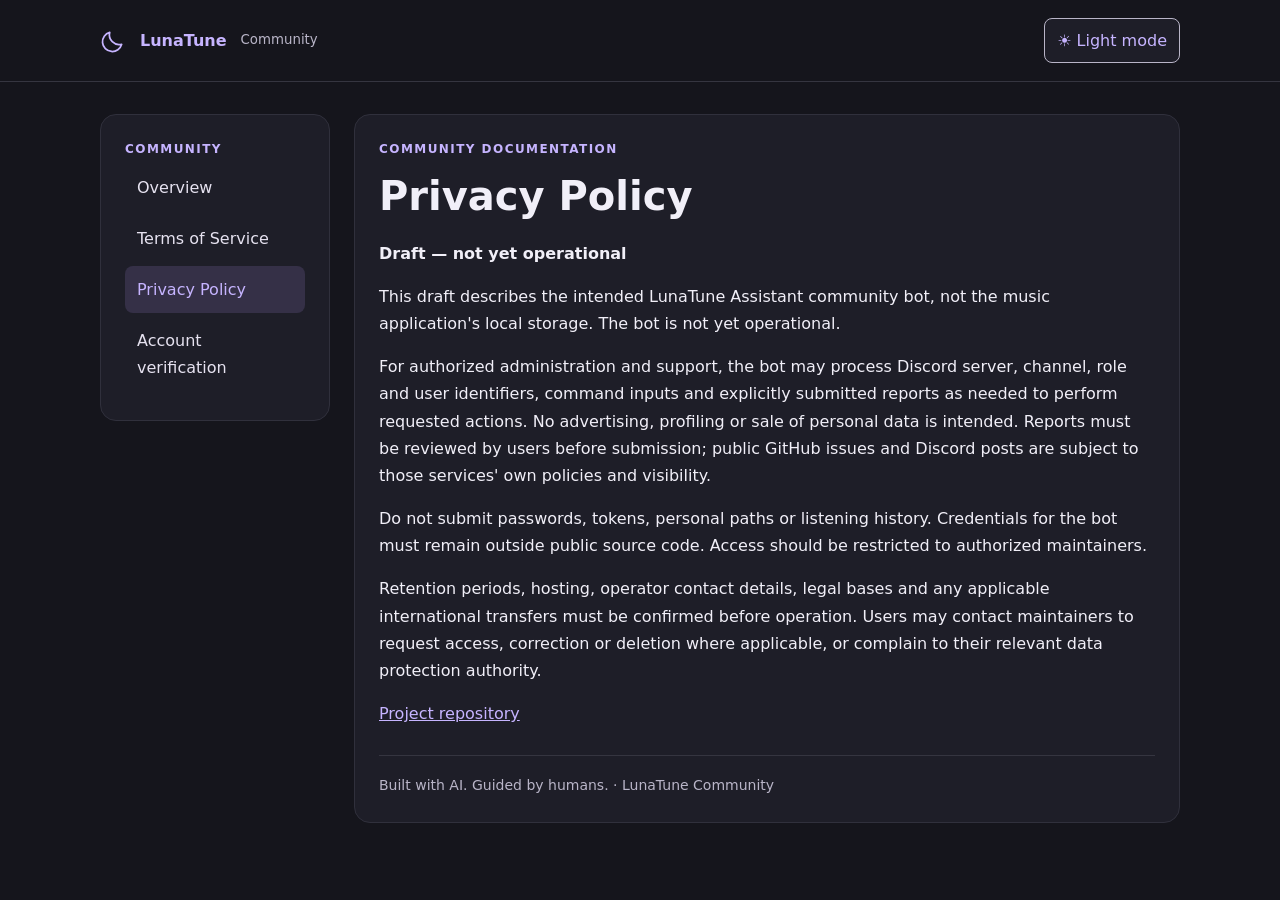
==== privacy/index.html @ f930314f "Add shared theme toggle to community page" ====
<!doctype html><html lang="en"><head><meta charset="utf-8"><meta name="viewport" content="width=device-width,initial-scale=1"><title>Privacy Policy | LunaTune Community</title><link rel="stylesheet" href="../style.css"><script src="../theme.js"></script></head><body><header><svg width="26" height="26" viewBox="0 0 24 24" fill="none" stroke="currentColor" stroke-width="1.6" stroke-linecap="round" stroke-linejoin="round"><path d="M20 15A9 9 0 0 1 9 4a9 9 0 1 0 11 11Z"/></svg><a href="../">LunaTune</a><small>Community</small><button class="theme-toggle" id="theme-toggle" type="button" aria-pressed="false">☀ Light mode</button></header><div class="shell"><nav aria-label="Community navigation"><div class="eyebrow">Community</div><a href="../" >Overview</a><a href="../terms/" >Terms of Service</a><a href="../privacy/" aria-current="page">Privacy Policy</a><a href="../verify/" >Account verification</a></nav><main><div class="eyebrow">Community documentation</div><h1>Privacy Policy</h1><p><strong>Draft — not yet operational</strong></p><p>This draft describes the intended LunaTune Assistant community bot, not the music application's local storage. The bot is not yet operational.</p><p>For authorized administration and support, the bot may process Discord server, channel, role and user identifiers, command inputs and explicitly submitted reports as needed to perform requested actions. No advertising, profiling or sale of personal data is intended. Reports must be reviewed by users before submission; public GitHub issues and Discord posts are subject to those services' own policies and visibility.</p><p>Do not submit passwords, tokens, personal paths or listening history. Credentials for the bot must remain outside public source code. Access should be restricted to authorized maintainers.</p><p>Retention periods, hosting, operator contact details, legal bases and any applicable international transfers must be confirmed before operation. Users may contact maintainers to request access, correction or deletion where applicable, or complain to their relevant data protection authority.</p><p><a href="https://github.com/OMGhixD-OG/LunaTune-Community">Project repository</a></p><footer>Built with AI. Guided by humans. · LunaTune Community</footer></main></div></body></html>
---- style.css ----
:root{color-scheme:dark;--bg:#15151c;--panel:#1e1e28;--accent:#c6b4ff;--muted:#b9b5c8}*{box-sizing:border-box}body{margin:0;background:var(--bg);color:#f1eff8;font:16px/1.7 system-ui,sans-serif}a{color:var(--accent)}header{border-bottom:1px solid #353540;padding:18px max(24px,calc((100% - 1080px)/2));display:flex;align-items:center;gap:14px;white-space:nowrap}header a{text-decoration:none;font-weight:700}header small{color:var(--muted)}.shell{max-width:1128px;margin:auto;padding:32px 24px;display:grid;grid-template-columns:230px minmax(0,1fr);gap:24px}nav,main{background:var(--panel);border:1px solid #30303c;border-radius:16px;padding:24px}nav{align-self:start;position:sticky;top:24px}nav a{display:block;padding:10px 12px;border-radius:8px;text-decoration:none;color:#e6e2f0;margin:4px 0;transition:background .18s}nav a:hover,nav a[aria-current=page]{background:#353047;color:var(--accent)}h1{font-size:clamp(28px,4vw,40px);line-height:1.2;margin:12px 0 20px}h2{font-size:20px}small,.muted{color:var(--muted)}.eyebrow{font-size:12px;letter-spacing:.12em;text-transform:uppercase;color:var(--accent);font-weight:700}.tiles{display:grid;gap:12px;margin:24px 0}.tile{display:flex;align-items:center;gap:16px;padding:18px;background:#292936;border:1px solid #393747;border-radius:12px;text-decoration:none;transition:background .18s,transform .5s}.tile:hover{background:#353047;transform:translateY(-2px)}.tile strong{display:block}.tile small{display:block}.tile svg,header svg{flex:none;color:var(--accent)}footer{border-top:1px solid #353540;margin-top:28px;padding-top:18px;color:var(--muted);font-size:14px}a:focus-visible{outline:2px solid var(--accent);outline-offset:4px}@media(max-width:700px){.shell{grid-template-columns:1fr;padding:16px;gap:12px}nav{position:static;padding:12px;display:flex;flex-wrap:wrap}nav .eyebrow{width:100%}main{padding:20px}header{white-space:normal}}@media(prefers-reduced-motion:reduce){*{transition:none!important;transform:none!important}}
:root[data-theme=light]{color-scheme:light;--bg:#f4f2f8;--panel:#fff;--accent:#6244a4;--muted:#625b70;color:#24202d}html[data-theme=light] body{color:#24202d}html[data-theme=light] nav a{color:#393344}html[data-theme=light] nav a:hover,html[data-theme=light] nav a[aria-current=page],html[data-theme=light] .tile:hover{background:#e9e1f8;color:#6244a4}html[data-theme=light] .tile{background:#f5f1fa;border-color:#ddd5e8}html[data-theme=light] nav,html[data-theme=light] main,html[data-theme=light] header,html[data-theme=light] footer{border-color:#ddd5e8}.theme-toggle{margin-left:auto;border:1px solid var(--muted);border-radius:8px;background:var(--panel);color:var(--accent);padding:8px 12px;font:inherit;cursor:pointer}.theme-toggle:focus-visible{outline:2px solid var(--accent);outline-offset:3px}
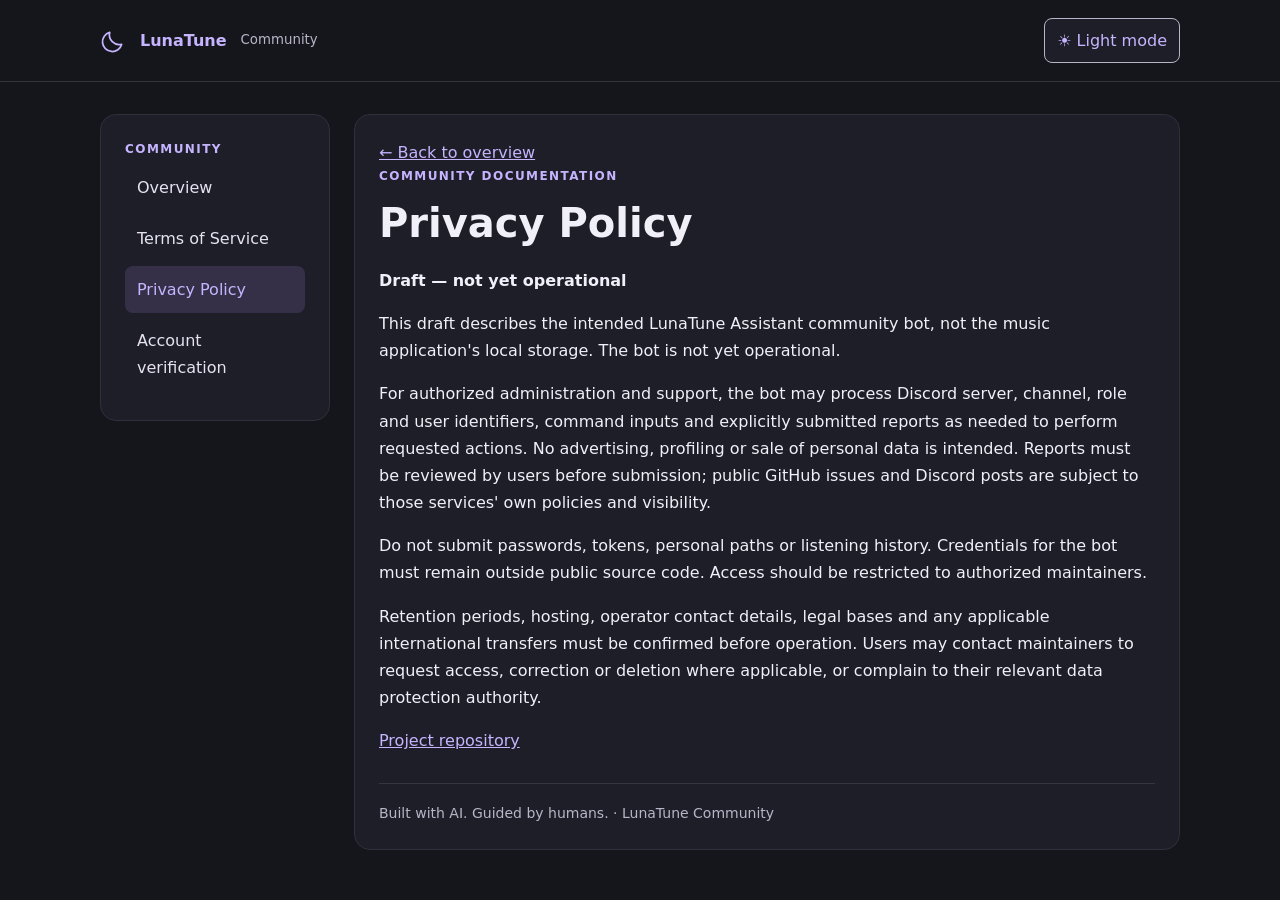
==== commit 79cf2d4b: "Add explicit return navigation to community subpages" ====
--- a/privacy/index.html
+++ b/privacy/index.html
@@ -1 +1 @@
-<!doctype html><html lang="en"><head><meta charset="utf-8"><meta name="viewport" content="width=device-width,initial-scale=1"><title>Privacy Policy | LunaTune Community</title><link rel="stylesheet" href="../style.css"><script src="../theme.js"></script></head><body><header><svg width="26" height="26" viewBox="0 0 24 24" fill="none" stroke="currentColor" stroke-width="1.6" stroke-linecap="round" stroke-linejoin="round"><path d="M20 15A9 9 0 0 1 9 4a9 9 0 1 0 11 11Z"/></svg><a href="../">LunaTune</a><small>Community</small><button class="theme-toggle" id="theme-toggle" type="button" aria-pressed="false">☀ Light mode</button></header><div class="shell"><nav aria-label="Community navigation"><div class="eyebrow">Community</div><a href="../" >Overview</a><a href="../terms/" >Terms of Service</a><a href="../privacy/" aria-current="page">Privacy Policy</a><a href="../verify/" >Account verification</a></nav><main><div class="eyebrow">Community documentation</div><h1>Privacy Policy</h1><p><strong>Draft — not yet operational</strong></p><p>This draft describes the intended LunaTune Assistant community bot, not the music application's local storage. The bot is not yet operational.</p><p>For authorized administration and support, the bot may process Discord server, channel, role and user identifiers, command inputs and explicitly submitted reports as needed to perform requested actions. No advertising, profiling or sale of personal data is intended. Reports must be reviewed by users before submission; public GitHub issues and Discord posts are subject to those services' own policies and visibility.</p><p>Do not submit passwords, tokens, personal paths or listening history. Credentials for the bot must remain outside public source code. Access should be restricted to authorized maintainers.</p><p>Retention periods, hosting, operator contact details, legal bases and any applicable international transfers must be confirmed before operation. Users may contact maintainers to request access, correction or deletion where applicable, or complain to their relevant data protection authority.</p><p><a href="https://github.com/OMGhixD-OG/LunaTune-Community">Project repository</a></p><footer>Built with AI. Guided by humans. · LunaTune Community</footer></main></div></body></html>+<!doctype html><html lang="en"><head><meta charset="utf-8"><meta name="viewport" content="width=device-width,initial-scale=1"><title>Privacy Policy | LunaTune Community</title><link rel="stylesheet" href="../style.css?v=0779e4e"><script src="../theme.js?v=9633748"></script><link rel="icon" type="image/png" sizes="32x32" href="[data-uri]"></head><body><header><svg width="26" height="26" viewBox="0 0 24 24" fill="none" stroke="currentColor" stroke-width="1.6" stroke-linecap="round" stroke-linejoin="round"><path d="M20 15A9 9 0 0 1 9 4a9 9 0 1 0 11 11Z"/></svg><a href="../">LunaTune</a><small>Community</small><button class="theme-toggle" id="theme-toggle" type="button" aria-pressed="false">☀ Light mode</button></header><div class="shell"><nav aria-label="Community navigation"><div class="eyebrow">Community</div><a href="../" >Overview</a><a href="../terms/" >Terms of Service</a><a href="../privacy/" aria-current="page">Privacy Policy</a><a href="../verify/" >Account verification</a></nav><main><a class="back-link" href="../">← Back to overview</a><div class="eyebrow">Community documentation</div><h1>Privacy Policy</h1><p><strong>Draft — not yet operational</strong></p><p>This draft describes the intended LunaTune Assistant community bot, not the music application's local storage. The bot is not yet operational.</p><p>For authorized administration and support, the bot may process Discord server, channel, role and user identifiers, command inputs and explicitly submitted reports as needed to perform requested actions. No advertising, profiling or sale of personal data is intended. Reports must be reviewed by users before submission; public GitHub issues and Discord posts are subject to those services' own policies and visibility.</p><p>Do not submit passwords, tokens, personal paths or listening history. Credentials for the bot must remain outside public source code. Access should be restricted to authorized maintainers.</p><p>Retention periods, hosting, operator contact details, legal bases and any applicable international transfers must be confirmed before operation. Users may contact maintainers to request access, correction or deletion where applicable, or complain to their relevant data protection authority.</p><p><a href="https://github.com/OMGhixD-OG/LunaTune-Community">Project repository</a></p><footer>Built with AI. Guided by humans. · LunaTune Community</footer></main></div></body></html>
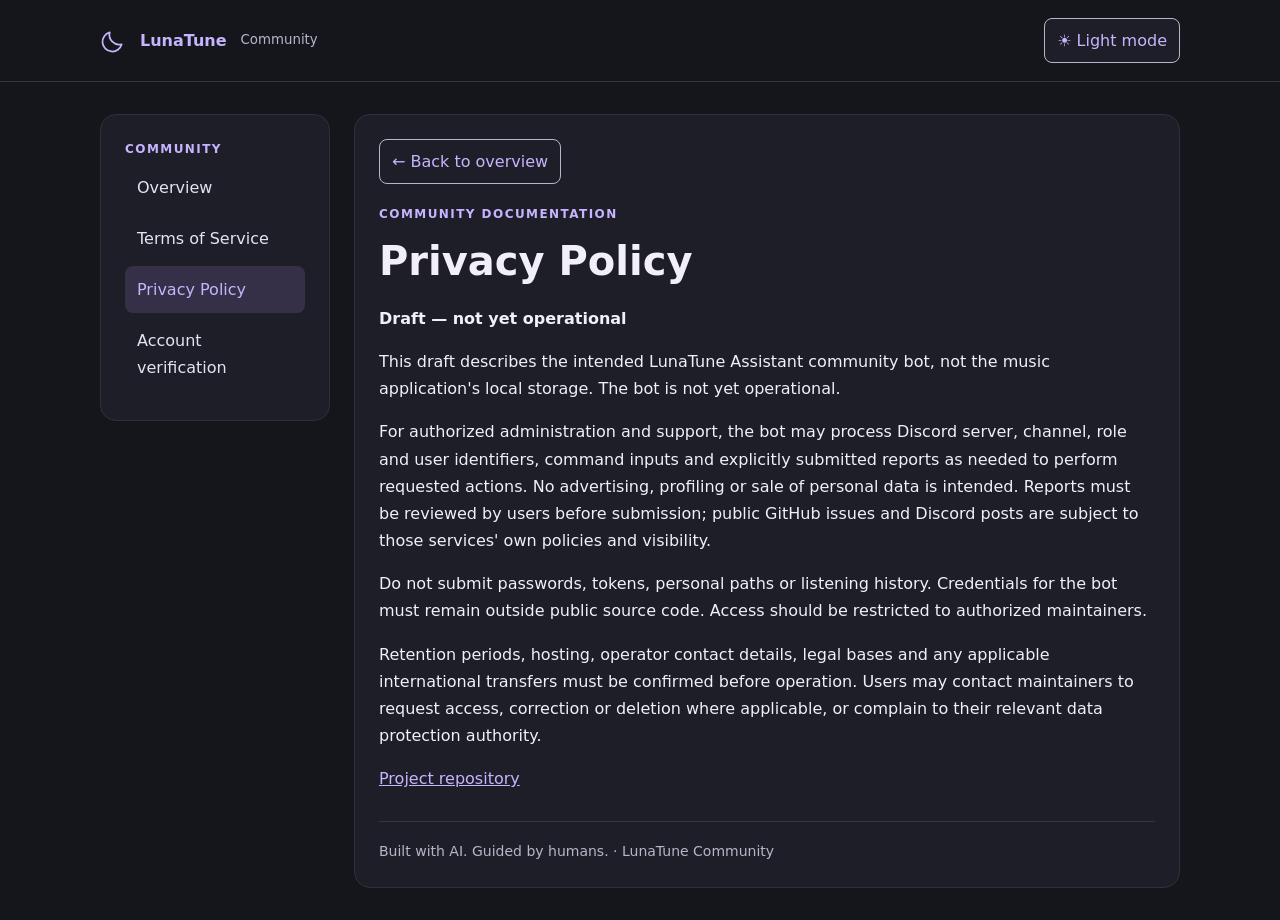
==== commit f8ba46e7: "Refresh shared stylesheet version" ====
--- a/privacy/index.html
+++ b/privacy/index.html
@@ -1 +1 @@
-<!doctype html><html lang="en"><head><meta charset="utf-8"><meta name="viewport" content="width=device-width,initial-scale=1"><title>Privacy Policy | LunaTune Community</title><link rel="stylesheet" href="../style.css?v=0779e4e"><script src="../theme.js?v=9633748"></script><link rel="icon" type="image/png" sizes="32x32" href="[data-uri]"></head><body><header><svg width="26" height="26" viewBox="0 0 24 24" fill="none" stroke="currentColor" stroke-width="1.6" stroke-linecap="round" stroke-linejoin="round"><path d="M20 15A9 9 0 0 1 9 4a9 9 0 1 0 11 11Z"/></svg><a href="../">LunaTune</a><small>Community</small><button class="theme-toggle" id="theme-toggle" type="button" aria-pressed="false">☀ Light mode</button></header><div class="shell"><nav aria-label="Community navigation"><div class="eyebrow">Community</div><a href="../" >Overview</a><a href="../terms/" >Terms of Service</a><a href="../privacy/" aria-current="page">Privacy Policy</a><a href="../verify/" >Account verification</a></nav><main><a class="back-link" href="../">← Back to overview</a><div class="eyebrow">Community documentation</div><h1>Privacy Policy</h1><p><strong>Draft — not yet operational</strong></p><p>This draft describes the intended LunaTune Assistant community bot, not the music application's local storage. The bot is not yet operational.</p><p>For authorized administration and support, the bot may process Discord server, channel, role and user identifiers, command inputs and explicitly submitted reports as needed to perform requested actions. No advertising, profiling or sale of personal data is intended. Reports must be reviewed by users before submission; public GitHub issues and Discord posts are subject to those services' own policies and visibility.</p><p>Do not submit passwords, tokens, personal paths or listening history. Credentials for the bot must remain outside public source code. Access should be restricted to authorized maintainers.</p><p>Retention periods, hosting, operator contact details, legal bases and any applicable international transfers must be confirmed before operation. Users may contact maintainers to request access, correction or deletion where applicable, or complain to their relevant data protection authority.</p><p><a href="https://github.com/OMGhixD-OG/LunaTune-Community">Project repository</a></p><footer>Built with AI. Guided by humans. · LunaTune Community</footer></main></div></body></html>+<!doctype html><html lang="en"><head><meta charset="utf-8"><meta name="viewport" content="width=device-width,initial-scale=1"><title>Privacy Policy | LunaTune Community</title><link rel="stylesheet" href="../style.css?v=backnav1"><script src="../theme.js?v=9633748"></script><link rel="icon" type="image/png" sizes="32x32" href="[data-uri]"></head><body><header><svg width="26" height="26" viewBox="0 0 24 24" fill="none" stroke="currentColor" stroke-width="1.6" stroke-linecap="round" stroke-linejoin="round"><path d="M20 15A9 9 0 0 1 9 4a9 9 0 1 0 11 11Z"/></svg><a href="../">LunaTune</a><small>Community</small><button class="theme-toggle" id="theme-toggle" type="button" aria-pressed="false">☀ Light mode</button></header><div class="shell"><nav aria-label="Community navigation"><div class="eyebrow">Community</div><a href="../" >Overview</a><a href="../terms/" >Terms of Service</a><a href="../privacy/" aria-current="page">Privacy Policy</a><a href="../verify/" >Account verification</a></nav><main><a class="back-link" href="../">← Back to overview</a><div class="eyebrow">Community documentation</div><h1>Privacy Policy</h1><p><strong>Draft — not yet operational</strong></p><p>This draft describes the intended LunaTune Assistant community bot, not the music application's local storage. The bot is not yet operational.</p><p>For authorized administration and support, the bot may process Discord server, channel, role and user identifiers, command inputs and explicitly submitted reports as needed to perform requested actions. No advertising, profiling or sale of personal data is intended. Reports must be reviewed by users before submission; public GitHub issues and Discord posts are subject to those services' own policies and visibility.</p><p>Do not submit passwords, tokens, personal paths or listening history. Credentials for the bot must remain outside public source code. Access should be restricted to authorized maintainers.</p><p>Retention periods, hosting, operator contact details, legal bases and any applicable international transfers must be confirmed before operation. Users may contact maintainers to request access, correction or deletion where applicable, or complain to their relevant data protection authority.</p><p><a href="https://github.com/OMGhixD-OG/LunaTune-Community">Project repository</a></p><footer>Built with AI. Guided by humans. · LunaTune Community</footer></main></div></body></html>
--- a/style.css
+++ b/style.css
@@ -1,2 +1,3 @@
 :root{color-scheme:dark;--bg:#15151c;--panel:#1e1e28;--accent:#c6b4ff;--muted:#b9b5c8}*{box-sizing:border-box}body{margin:0;background:var(--bg);color:#f1eff8;font:16px/1.7 system-ui,sans-serif}a{color:var(--accent)}header{border-bottom:1px solid #353540;padding:18px max(24px,calc((100% - 1080px)/2));display:flex;align-items:center;gap:14px;white-space:nowrap}header a{text-decoration:none;font-weight:700}header small{color:var(--muted)}.shell{max-width:1128px;margin:auto;padding:32px 24px;display:grid;grid-template-columns:230px minmax(0,1fr);gap:24px}nav,main{background:var(--panel);border:1px solid #30303c;border-radius:16px;padding:24px}nav{align-self:start;position:sticky;top:24px}nav a{display:block;padding:10px 12px;border-radius:8px;text-decoration:none;color:#e6e2f0;margin:4px 0;transition:background .18s}nav a:hover,nav a[aria-current=page]{background:#353047;color:var(--accent)}h1{font-size:clamp(28px,4vw,40px);line-height:1.2;margin:12px 0 20px}h2{font-size:20px}small,.muted{color:var(--muted)}.eyebrow{font-size:12px;letter-spacing:.12em;text-transform:uppercase;color:var(--accent);font-weight:700}.tiles{display:grid;gap:12px;margin:24px 0}.tile{display:flex;align-items:center;gap:16px;padding:18px;background:#292936;border:1px solid #393747;border-radius:12px;text-decoration:none;transition:background .18s,transform .5s}.tile:hover{background:#353047;transform:translateY(-2px)}.tile strong{display:block}.tile small{display:block}.tile svg,header svg{flex:none;color:var(--accent)}footer{border-top:1px solid #353540;margin-top:28px;padding-top:18px;color:var(--muted);font-size:14px}a:focus-visible{outline:2px solid var(--accent);outline-offset:4px}@media(max-width:700px){.shell{grid-template-columns:1fr;padding:16px;gap:12px}nav{position:static;padding:12px;display:flex;flex-wrap:wrap}nav .eyebrow{width:100%}main{padding:20px}header{white-space:normal}}@media(prefers-reduced-motion:reduce){*{transition:none!important;transform:none!important}}
-:root[data-theme=light]{color-scheme:light;--bg:#f4f2f8;--panel:#fff;--accent:#6244a4;--muted:#625b70;color:#24202d}html[data-theme=light] body{color:#24202d}html[data-theme=light] nav a{color:#393344}html[data-theme=light] nav a:hover,html[data-theme=light] nav a[aria-current=page],html[data-theme=light] .tile:hover{background:#e9e1f8;color:#6244a4}html[data-theme=light] .tile{background:#f5f1fa;border-color:#ddd5e8}html[data-theme=light] nav,html[data-theme=light] main,html[data-theme=light] header,html[data-theme=light] footer{border-color:#ddd5e8}.theme-toggle{margin-left:auto;border:1px solid var(--muted);border-radius:8px;background:var(--panel);color:var(--accent);padding:8px 12px;font:inherit;cursor:pointer}.theme-toggle:focus-visible{outline:2px solid var(--accent);outline-offset:3px}+:root[data-theme=light]{color-scheme:light;--bg:#f4f2f8;--panel:#fff;--accent:#6244a4;--muted:#625b70;color:#24202d}html[data-theme=light] body{color:#24202d}html[data-theme=light] nav a{color:#393344}html[data-theme=light] nav a:hover,html[data-theme=light] nav a[aria-current=page],html[data-theme=light] .tile:hover{background:#e9e1f8;color:#6244a4}html[data-theme=light] .tile{background:#f5f1fa;border-color:#ddd5e8}html[data-theme=light] nav,html[data-theme=light] main,html[data-theme=light] header,html[data-theme=light] footer{border-color:#ddd5e8}.theme-toggle{margin-left:auto;border:1px solid var(--muted);border-radius:8px;background:var(--panel);color:var(--accent);padding:8px 12px;font:inherit;cursor:pointer}.theme-toggle:focus-visible{outline:2px solid var(--accent);outline-offset:3px}
+.back-link{display:inline-flex;align-items:center;gap:8px;text-decoration:none;padding:8px 12px;border:1px solid var(--muted);border-radius:8px;margin-bottom:20px;color:var(--accent)}.back-link:hover{background:var(--bg)}
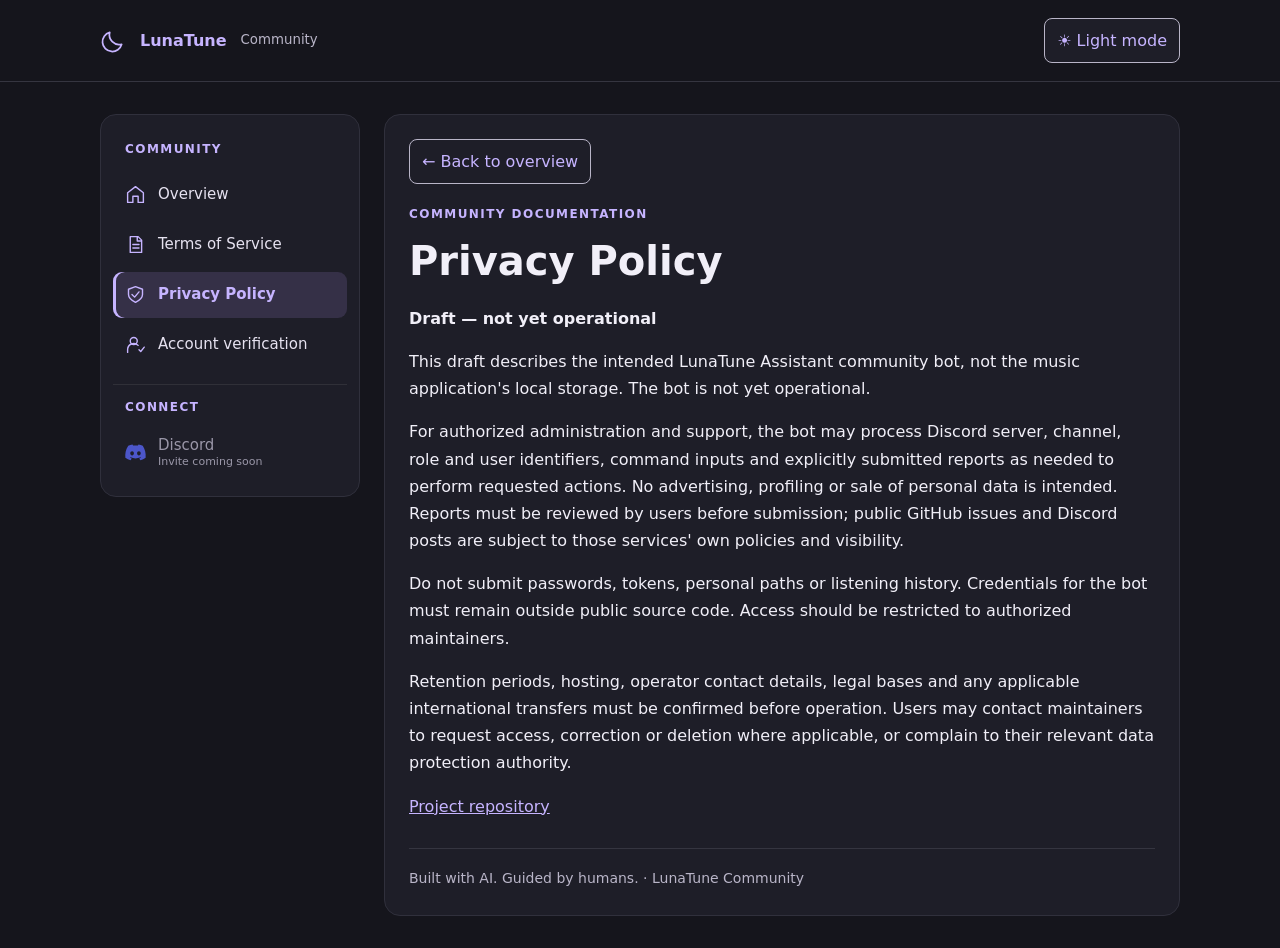
==== commit 118d3ce9: "Unify icon-based navigation across community pages" ====
--- a/privacy/index.html
+++ b/privacy/index.html
@@ -1 +1 @@
-<!doctype html><html lang="en"><head><meta charset="utf-8"><meta name="viewport" content="width=device-width,initial-scale=1"><title>Privacy Policy | LunaTune Community</title><link rel="stylesheet" href="../style.css?v=backnav1"><script src="../theme.js?v=9633748"></script><link rel="icon" type="image/png" sizes="32x32" href="[data-uri]"></head><body><header><svg width="26" height="26" viewBox="0 0 24 24" fill="none" stroke="currentColor" stroke-width="1.6" stroke-linecap="round" stroke-linejoin="round"><path d="M20 15A9 9 0 0 1 9 4a9 9 0 1 0 11 11Z"/></svg><a href="../">LunaTune</a><small>Community</small><button class="theme-toggle" id="theme-toggle" type="button" aria-pressed="false">☀ Light mode</button></header><div class="shell"><nav aria-label="Community navigation"><div class="eyebrow">Community</div><a href="../" >Overview</a><a href="../terms/" >Terms of Service</a><a href="../privacy/" aria-current="page">Privacy Policy</a><a href="../verify/" >Account verification</a></nav><main><a class="back-link" href="../">← Back to overview</a><div class="eyebrow">Community documentation</div><h1>Privacy Policy</h1><p><strong>Draft — not yet operational</strong></p><p>This draft describes the intended LunaTune Assistant community bot, not the music application's local storage. The bot is not yet operational.</p><p>For authorized administration and support, the bot may process Discord server, channel, role and user identifiers, command inputs and explicitly submitted reports as needed to perform requested actions. No advertising, profiling or sale of personal data is intended. Reports must be reviewed by users before submission; public GitHub issues and Discord posts are subject to those services' own policies and visibility.</p><p>Do not submit passwords, tokens, personal paths or listening history. Credentials for the bot must remain outside public source code. Access should be restricted to authorized maintainers.</p><p>Retention periods, hosting, operator contact details, legal bases and any applicable international transfers must be confirmed before operation. Users may contact maintainers to request access, correction or deletion where applicable, or complain to their relevant data protection authority.</p><p><a href="https://github.com/OMGhixD-OG/LunaTune-Community">Project repository</a></p><footer>Built with AI. Guided by humans. · LunaTune Community</footer></main></div></body></html>+<!doctype html><html lang="en"><head><meta charset="utf-8"><meta name="viewport" content="width=device-width,initial-scale=1"><title>Privacy Policy | LunaTune Community</title><link rel="stylesheet" href="../style.css?v=sidebar2"><script src="../theme.js?v=9633748"></script><link rel="icon" type="image/png" sizes="32x32" href="[data-uri]"></head><body><header><svg width="26" height="26" viewBox="0 0 24 24" fill="none" stroke="currentColor" stroke-width="1.6" stroke-linecap="round" stroke-linejoin="round"><path d="M20 15A9 9 0 0 1 9 4a9 9 0 1 0 11 11Z"/></svg><a href="../">LunaTune</a><small>Community</small><button class="theme-toggle" id="theme-toggle" type="button" aria-pressed="false">☀ Light mode</button></header><div class="shell"><nav aria-label="Community navigation"><div class="eyebrow">Community</div><a href="../"><svg aria-hidden="true" viewBox="0 0 24 24" fill="none" stroke="currentColor" stroke-width="1.6" stroke-linecap="round" stroke-linejoin="round"><path d="m3 10 9-7 9 7v11h-6v-7H9v7H3z"/></svg><span>Overview</span></a><a href="../terms/"><svg aria-hidden="true" viewBox="0 0 24 24" fill="none" stroke="currentColor" stroke-width="1.6" stroke-linecap="round" stroke-linejoin="round"><path d="M6 3h9l4 4v14H6zM14 3v5h5M9 12h7M9 16h7"/></svg><span>Terms of Service</span></a><a href="../privacy/" aria-current="page"><svg aria-hidden="true" viewBox="0 0 24 24" fill="none" stroke="currentColor" stroke-width="1.6" stroke-linecap="round" stroke-linejoin="round"><path d="m12 3 8 3v6c0 5-8 9-8 9s-8-4-8-9V6zM8 12l3 3 5-6"/></svg><span>Privacy Policy</span></a><a href="../verify/"><svg aria-hidden="true" viewBox="0 0 24 24" fill="none" stroke="currentColor" stroke-width="1.6" stroke-linecap="round" stroke-linejoin="round"><circle cx="10" cy="8" r="4"/><path d="M3 21v-3a7 7 0 0 1 12-5m1 5 2 2 4-5"/></svg><span>Account verification</span></a><div class="eyebrow nav-section">Connect</div><div class="nav-disabled" aria-disabled="true"><svg aria-hidden="true" viewBox="0 0 24 24" fill="currentColor"><path d="M20.3 4.4a19.8 19.8 0 0 0-4.9-1.5l-.6 1.2a18 18 0 0 0-5.6 0l-.6-1.2a19.7 19.7 0 0 0-4.9 1.5C.6 9 .1 13.5.4 17.9a20 20 0 0 0 6 3l1.3-2.1-1.9-.9.5-.4a14 14 0 0 0 11.4 0l.5.4-1.9.9 1.3 2.1a20 20 0 0 0 6-3c.4-5.1-.8-9.5-3.3-13.5ZM8.1 15.3c-1.2 0-2.1-1.1-2.1-2.4s.9-2.4 2.1-2.4 2.1 1.1 2.1 2.4-.9 2.4-2.1 2.4Zm7.8 0c-1.2 0-2.1-1.1-2.1-2.4s.9-2.4 2.1-2.4 2.1 1.1 2.1 2.4-.9 2.4-2.1 2.4Z"/></svg><span>Discord<small>Invite coming soon</small></span></div></nav><main><a class="back-link" href="../">← Back to overview</a><div class="eyebrow">Community documentation</div><h1>Privacy Policy</h1><p><strong>Draft — not yet operational</strong></p><p>This draft describes the intended LunaTune Assistant community bot, not the music application's local storage. The bot is not yet operational.</p><p>For authorized administration and support, the bot may process Discord server, channel, role and user identifiers, command inputs and explicitly submitted reports as needed to perform requested actions. No advertising, profiling or sale of personal data is intended. Reports must be reviewed by users before submission; public GitHub issues and Discord posts are subject to those services' own policies and visibility.</p><p>Do not submit passwords, tokens, personal paths or listening history. Credentials for the bot must remain outside public source code. Access should be restricted to authorized maintainers.</p><p>Retention periods, hosting, operator contact details, legal bases and any applicable international transfers must be confirmed before operation. Users may contact maintainers to request access, correction or deletion where applicable, or complain to their relevant data protection authority.</p><p><a href="https://github.com/OMGhixD-OG/LunaTune-Community">Project repository</a></p><footer>Built with AI. Guided by humans. · LunaTune Community</footer></main></div></body></html>
--- a/style.css
+++ b/style.css
@@ -1,3 +1,4 @@
 :root{color-scheme:dark;--bg:#15151c;--panel:#1e1e28;--accent:#c6b4ff;--muted:#b9b5c8}*{box-sizing:border-box}body{margin:0;background:var(--bg);color:#f1eff8;font:16px/1.7 system-ui,sans-serif}a{color:var(--accent)}header{border-bottom:1px solid #353540;padding:18px max(24px,calc((100% - 1080px)/2));display:flex;align-items:center;gap:14px;white-space:nowrap}header a{text-decoration:none;font-weight:700}header small{color:var(--muted)}.shell{max-width:1128px;margin:auto;padding:32px 24px;display:grid;grid-template-columns:230px minmax(0,1fr);gap:24px}nav,main{background:var(--panel);border:1px solid #30303c;border-radius:16px;padding:24px}nav{align-self:start;position:sticky;top:24px}nav a{display:block;padding:10px 12px;border-radius:8px;text-decoration:none;color:#e6e2f0;margin:4px 0;transition:background .18s}nav a:hover,nav a[aria-current=page]{background:#353047;color:var(--accent)}h1{font-size:clamp(28px,4vw,40px);line-height:1.2;margin:12px 0 20px}h2{font-size:20px}small,.muted{color:var(--muted)}.eyebrow{font-size:12px;letter-spacing:.12em;text-transform:uppercase;color:var(--accent);font-weight:700}.tiles{display:grid;gap:12px;margin:24px 0}.tile{display:flex;align-items:center;gap:16px;padding:18px;background:#292936;border:1px solid #393747;border-radius:12px;text-decoration:none;transition:background .18s,transform .5s}.tile:hover{background:#353047;transform:translateY(-2px)}.tile strong{display:block}.tile small{display:block}.tile svg,header svg{flex:none;color:var(--accent)}footer{border-top:1px solid #353540;margin-top:28px;padding-top:18px;color:var(--muted);font-size:14px}a:focus-visible{outline:2px solid var(--accent);outline-offset:4px}@media(max-width:700px){.shell{grid-template-columns:1fr;padding:16px;gap:12px}nav{position:static;padding:12px;display:flex;flex-wrap:wrap}nav .eyebrow{width:100%}main{padding:20px}header{white-space:normal}}@media(prefers-reduced-motion:reduce){*{transition:none!important;transform:none!important}}
 :root[data-theme=light]{color-scheme:light;--bg:#f4f2f8;--panel:#fff;--accent:#6244a4;--muted:#625b70;color:#24202d}html[data-theme=light] body{color:#24202d}html[data-theme=light] nav a{color:#393344}html[data-theme=light] nav a:hover,html[data-theme=light] nav a[aria-current=page],html[data-theme=light] .tile:hover{background:#e9e1f8;color:#6244a4}html[data-theme=light] .tile{background:#f5f1fa;border-color:#ddd5e8}html[data-theme=light] nav,html[data-theme=light] main,html[data-theme=light] header,html[data-theme=light] footer{border-color:#ddd5e8}.theme-toggle{margin-left:auto;border:1px solid var(--muted);border-radius:8px;background:var(--panel);color:var(--accent);padding:8px 12px;font:inherit;cursor:pointer}.theme-toggle:focus-visible{outline:2px solid var(--accent);outline-offset:3px}
-.back-link{display:inline-flex;align-items:center;gap:8px;text-decoration:none;padding:8px 12px;border:1px solid var(--muted);border-radius:8px;margin-bottom:20px;color:var(--accent)}.back-link:hover{background:var(--bg)}+.back-link{display:inline-flex;align-items:center;gap:8px;text-decoration:none;padding:8px 12px;border:1px solid var(--muted);border-radius:8px;margin-bottom:20px;color:var(--accent)}.back-link:hover{background:var(--bg)}
+.shell{grid-template-columns:260px minmax(0,1fr)}nav{padding:16px 12px}nav .eyebrow{padding:8px 12px}nav a,.nav-disabled{display:flex;align-items:center;gap:12px;min-height:46px;padding:10px 12px;font-size:15px;line-height:1.35;border-radius:9px}nav svg{width:21px;height:21px;flex:none;color:var(--accent)}nav a[aria-current=page]{box-shadow:inset 3px 0 var(--accent);font-weight:600}nav .nav-section{border-top:1px solid #7773;margin-top:16px;padding-top:12px}.nav-disabled{color:var(--muted);opacity:.8}.nav-disabled svg{color:#5865f2}.nav-disabled small{display:block;font-size:11px}@media(max-width:700px){.shell{grid-template-columns:1fr}nav{display:grid;grid-template-columns:repeat(2,minmax(0,1fr));gap:4px}nav .eyebrow,nav .nav-section{grid-column:1/-1}nav a{margin:0;font-size:14px}nav .nav-disabled{grid-column:1/-1}}
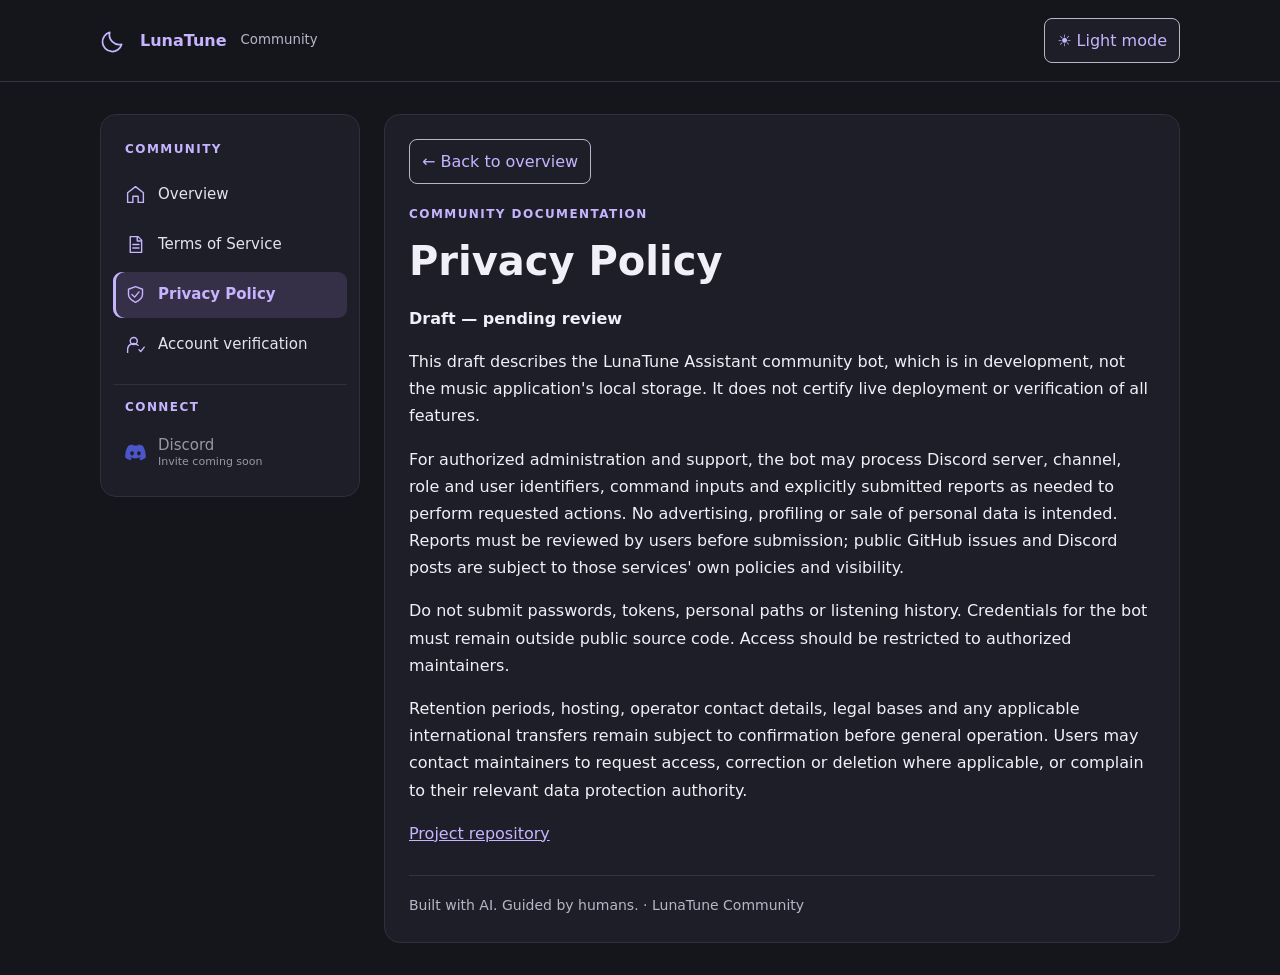
==== commit c5623888: "docs: refresh community links and clarify draft status" ====
--- a/privacy/index.html
+++ b/privacy/index.html
@@ -1 +1 @@
-<!doctype html><html lang="en"><head><meta charset="utf-8"><meta name="viewport" content="width=device-width,initial-scale=1"><title>Privacy Policy | LunaTune Community</title><link rel="stylesheet" href="../style.css?v=sidebar2"><script src="../theme.js?v=9633748"></script><link rel="icon" type="image/png" sizes="32x32" href="[data-uri]"></head><body><header><svg width="26" height="26" viewBox="0 0 24 24" fill="none" stroke="currentColor" stroke-width="1.6" stroke-linecap="round" stroke-linejoin="round"><path d="M20 15A9 9 0 0 1 9 4a9 9 0 1 0 11 11Z"/></svg><a href="../">LunaTune</a><small>Community</small><button class="theme-toggle" id="theme-toggle" type="button" aria-pressed="false">☀ Light mode</button></header><div class="shell"><nav aria-label="Community navigation"><div class="eyebrow">Community</div><a href="../"><svg aria-hidden="true" viewBox="0 0 24 24" fill="none" stroke="currentColor" stroke-width="1.6" stroke-linecap="round" stroke-linejoin="round"><path d="m3 10 9-7 9 7v11h-6v-7H9v7H3z"/></svg><span>Overview</span></a><a href="../terms/"><svg aria-hidden="true" viewBox="0 0 24 24" fill="none" stroke="currentColor" stroke-width="1.6" stroke-linecap="round" stroke-linejoin="round"><path d="M6 3h9l4 4v14H6zM14 3v5h5M9 12h7M9 16h7"/></svg><span>Terms of Service</span></a><a href="../privacy/" aria-current="page"><svg aria-hidden="true" viewBox="0 0 24 24" fill="none" stroke="currentColor" stroke-width="1.6" stroke-linecap="round" stroke-linejoin="round"><path d="m12 3 8 3v6c0 5-8 9-8 9s-8-4-8-9V6zM8 12l3 3 5-6"/></svg><span>Privacy Policy</span></a><a href="../verify/"><svg aria-hidden="true" viewBox="0 0 24 24" fill="none" stroke="currentColor" stroke-width="1.6" stroke-linecap="round" stroke-linejoin="round"><circle cx="10" cy="8" r="4"/><path d="M3 21v-3a7 7 0 0 1 12-5m1 5 2 2 4-5"/></svg><span>Account verification</span></a><div class="eyebrow nav-section">Connect</div><div class="nav-disabled" aria-disabled="true"><svg aria-hidden="true" viewBox="0 0 24 24" fill="currentColor"><path d="M20.3 4.4a19.8 19.8 0 0 0-4.9-1.5l-.6 1.2a18 18 0 0 0-5.6 0l-.6-1.2a19.7 19.7 0 0 0-4.9 1.5C.6 9 .1 13.5.4 17.9a20 20 0 0 0 6 3l1.3-2.1-1.9-.9.5-.4a14 14 0 0 0 11.4 0l.5.4-1.9.9 1.3 2.1a20 20 0 0 0 6-3c.4-5.1-.8-9.5-3.3-13.5ZM8.1 15.3c-1.2 0-2.1-1.1-2.1-2.4s.9-2.4 2.1-2.4 2.1 1.1 2.1 2.4-.9 2.4-2.1 2.4Zm7.8 0c-1.2 0-2.1-1.1-2.1-2.4s.9-2.4 2.1-2.4 2.1 1.1 2.1 2.4-.9 2.4-2.1 2.4Z"/></svg><span>Discord<small>Invite coming soon</small></span></div></nav><main><a class="back-link" href="../">← Back to overview</a><div class="eyebrow">Community documentation</div><h1>Privacy Policy</h1><p><strong>Draft — not yet operational</strong></p><p>This draft describes the intended LunaTune Assistant community bot, not the music application's local storage. The bot is not yet operational.</p><p>For authorized administration and support, the bot may process Discord server, channel, role and user identifiers, command inputs and explicitly submitted reports as needed to perform requested actions. No advertising, profiling or sale of personal data is intended. Reports must be reviewed by users before submission; public GitHub issues and Discord posts are subject to those services' own policies and visibility.</p><p>Do not submit passwords, tokens, personal paths or listening history. Credentials for the bot must remain outside public source code. Access should be restricted to authorized maintainers.</p><p>Retention periods, hosting, operator contact details, legal bases and any applicable international transfers must be confirmed before operation. Users may contact maintainers to request access, correction or deletion where applicable, or complain to their relevant data protection authority.</p><p><a href="https://github.com/OMGhixD-OG/LunaTune-Community">Project repository</a></p><footer>Built with AI. Guided by humans. · LunaTune Community</footer></main></div></body></html>+<!doctype html><html lang="en"><head><meta charset="utf-8"><meta name="viewport" content="width=device-width,initial-scale=1"><title>Privacy Policy | LunaTune Community</title><link rel="stylesheet" href="../style.css?v=sidebar2"><script src="../theme.js?v=9633748"></script><link rel="icon" type="image/svg+xml" href="../assets/favicon.svg"></head><body><header><svg width="26" height="26" viewBox="0 0 24 24" fill="none" stroke="currentColor" stroke-width="1.6" stroke-linecap="round" stroke-linejoin="round"><path d="M20 15A9 9 0 0 1 9 4a9 9 0 1 0 11 11Z"/></svg><a href="../">LunaTune</a><small>Community</small><button class="theme-toggle" id="theme-toggle" type="button" aria-pressed="false">☀ Light mode</button></header><div class="shell"><nav aria-label="Community navigation"><div class="eyebrow">Community</div><a href="../"><svg aria-hidden="true" viewBox="0 0 24 24" fill="none" stroke="currentColor" stroke-width="1.6" stroke-linecap="round" stroke-linejoin="round"><path d="m3 10 9-7 9 7v11h-6v-7H9v7H3z"/></svg><span>Overview</span></a><a href="../terms/"><svg aria-hidden="true" viewBox="0 0 24 24" fill="none" stroke="currentColor" stroke-width="1.6" stroke-linecap="round" stroke-linejoin="round"><path d="M6 3h9l4 4v14H6zM14 3v5h5M9 12h7M9 16h7"/></svg><span>Terms of Service</span></a><a href="../privacy/" aria-current="page"><svg aria-hidden="true" viewBox="0 0 24 24" fill="none" stroke="currentColor" stroke-width="1.6" stroke-linecap="round" stroke-linejoin="round"><path d="m12 3 8 3v6c0 5-8 9-8 9s-8-4-8-9V6zM8 12l3 3 5-6"/></svg><span>Privacy Policy</span></a><a href="../verify/"><svg aria-hidden="true" viewBox="0 0 24 24" fill="none" stroke="currentColor" stroke-width="1.6" stroke-linecap="round" stroke-linejoin="round"><circle cx="10" cy="8" r="4"/><path d="M3 21v-3a7 7 0 0 1 12-5m1 5 2 2 4-5"/></svg><span>Account verification</span></a><div class="eyebrow nav-section">Connect</div><div class="nav-disabled" aria-disabled="true"><svg aria-hidden="true" viewBox="0 0 24 24" fill="currentColor"><path d="M20.3 4.4a19.8 19.8 0 0 0-4.9-1.5l-.6 1.2a18 18 0 0 0-5.6 0l-.6-1.2a19.7 19.7 0 0 0-4.9 1.5C.6 9 .1 13.5.4 17.9a20 20 0 0 0 6 3l1.3-2.1-1.9-.9.5-.4a14 14 0 0 0 11.4 0l.5.4-1.9.9 1.3 2.1a20 20 0 0 0 6-3c.4-5.1-.8-9.5-3.3-13.5ZM8.1 15.3c-1.2 0-2.1-1.1-2.1-2.4s.9-2.4 2.1-2.4 2.1 1.1 2.1 2.4-.9 2.4-2.1 2.4Zm7.8 0c-1.2 0-2.1-1.1-2.1-2.4s.9-2.4 2.1-2.4 2.1 1.1 2.1 2.4-.9 2.4-2.1 2.4Z"/></svg><span>Discord<small>Invite coming soon</small></span></div></nav><main><a class="back-link" href="../">← Back to overview</a><div class="eyebrow">Community documentation</div><h1>Privacy Policy</h1><p><strong>Draft — pending review</strong></p><p>This draft describes the LunaTune Assistant community bot, which is in development, not the music application's local storage. It does not certify live deployment or verification of all features.</p><p>For authorized administration and support, the bot may process Discord server, channel, role and user identifiers, command inputs and explicitly submitted reports as needed to perform requested actions. No advertising, profiling or sale of personal data is intended. Reports must be reviewed by users before submission; public GitHub issues and Discord posts are subject to those services' own policies and visibility.</p><p>Do not submit passwords, tokens, personal paths or listening history. Credentials for the bot must remain outside public source code. Access should be restricted to authorized maintainers.</p><p>Retention periods, hosting, operator contact details, legal bases and any applicable international transfers remain subject to confirmation before general operation. Users may contact maintainers to request access, correction or deletion where applicable, or complain to their relevant data protection authority.</p><p><a href="https://github.com/LunaTune-Project/LunaTune-Community">Project repository</a></p><footer>Built with AI. Guided by humans. · LunaTune Community</footer></main></div></body></html>
--- a/style.css
+++ b/style.css
@@ -1,4 +1,4 @@
-:root{color-scheme:dark;--bg:#15151c;--panel:#1e1e28;--accent:#c6b4ff;--muted:#b9b5c8}*{box-sizing:border-box}body{margin:0;background:var(--bg);color:#f1eff8;font:16px/1.7 system-ui,sans-serif}a{color:var(--accent)}header{border-bottom:1px solid #353540;padding:18px max(24px,calc((100% - 1080px)/2));display:flex;align-items:center;gap:14px;white-space:nowrap}header a{text-decoration:none;font-weight:700}header small{color:var(--muted)}.shell{max-width:1128px;margin:auto;padding:32px 24px;display:grid;grid-template-columns:230px minmax(0,1fr);gap:24px}nav,main{background:var(--panel);border:1px solid #30303c;border-radius:16px;padding:24px}nav{align-self:start;position:sticky;top:24px}nav a{display:block;padding:10px 12px;border-radius:8px;text-decoration:none;color:#e6e2f0;margin:4px 0;transition:background .18s}nav a:hover,nav a[aria-current=page]{background:#353047;color:var(--accent)}h1{font-size:clamp(28px,4vw,40px);line-height:1.2;margin:12px 0 20px}h2{font-size:20px}small,.muted{color:var(--muted)}.eyebrow{font-size:12px;letter-spacing:.12em;text-transform:uppercase;color:var(--accent);font-weight:700}.tiles{display:grid;gap:12px;margin:24px 0}.tile{display:flex;align-items:center;gap:16px;padding:18px;background:#292936;border:1px solid #393747;border-radius:12px;text-decoration:none;transition:background .18s,transform .5s}.tile:hover{background:#353047;transform:translateY(-2px)}.tile strong{display:block}.tile small{display:block}.tile svg,header svg{flex:none;color:var(--accent)}footer{border-top:1px solid #353540;margin-top:28px;padding-top:18px;color:var(--muted);font-size:14px}a:focus-visible{outline:2px solid var(--accent);outline-offset:4px}@media(max-width:700px){.shell{grid-template-columns:1fr;padding:16px;gap:12px}nav{position:static;padding:12px;display:flex;flex-wrap:wrap}nav .eyebrow{width:100%}main{padding:20px}header{white-space:normal}}@media(prefers-reduced-motion:reduce){*{transition:none!important;transform:none!important}}
-:root[data-theme=light]{color-scheme:light;--bg:#f4f2f8;--panel:#fff;--accent:#6244a4;--muted:#625b70;color:#24202d}html[data-theme=light] body{color:#24202d}html[data-theme=light] nav a{color:#393344}html[data-theme=light] nav a:hover,html[data-theme=light] nav a[aria-current=page],html[data-theme=light] .tile:hover{background:#e9e1f8;color:#6244a4}html[data-theme=light] .tile{background:#f5f1fa;border-color:#ddd5e8}html[data-theme=light] nav,html[data-theme=light] main,html[data-theme=light] header,html[data-theme=light] footer{border-color:#ddd5e8}.theme-toggle{margin-left:auto;border:1px solid var(--muted);border-radius:8px;background:var(--panel);color:var(--accent);padding:8px 12px;font:inherit;cursor:pointer}.theme-toggle:focus-visible{outline:2px solid var(--accent);outline-offset:3px}
+:root{color-scheme:dark;--bg:#15151c;--panel:#1e1e28;--accent:#c6b4ff;--muted:#b9b5c8;--divider:#353540;--panel-border:#30303c;--selection:#353047;--tile-bg:#292936;--tile-border:#393747;--text:#f1eff8;--nav-text:#e6e2f0}*{box-sizing:border-box}body{margin:0;background:var(--bg);color:var(--text);font:16px/1.7 system-ui,sans-serif}a{color:var(--accent)}header{border-bottom:1px solid var(--divider);padding:18px max(24px,calc((100% - 1080px)/2));display:flex;align-items:center;gap:14px;white-space:nowrap}header a{text-decoration:none;font-weight:700}header small{color:var(--muted)}.shell{max-width:1128px;margin:auto;padding:32px 24px;display:grid;grid-template-columns:230px minmax(0,1fr);gap:24px}nav,main{background:var(--panel);border:1px solid var(--panel-border);border-radius:16px;padding:24px}nav{align-self:start;position:sticky;top:24px}nav a{display:block;padding:10px 12px;border-radius:8px;text-decoration:none;color:var(--nav-text);margin:4px 0;transition:background .18s}nav a:hover,nav a[aria-current=page]{background:var(--selection);color:var(--accent)}h1{font-size:clamp(28px,4vw,40px);line-height:1.2;margin:12px 0 20px}h2{font-size:20px}small,.muted{color:var(--muted)}.eyebrow{font-size:12px;letter-spacing:.12em;text-transform:uppercase;color:var(--accent);font-weight:700}.tiles{display:grid;gap:12px;margin:24px 0}.tile{display:flex;align-items:center;gap:16px;padding:18px;background:var(--tile-bg);border:1px solid var(--tile-border);border-radius:12px;text-decoration:none;transition:background .18s,transform .5s}.tile:hover{background:var(--selection);transform:translateY(-2px)}.tile strong{display:block}.tile small{display:block}.tile svg,header svg{flex:none;color:var(--accent)}footer{border-top:1px solid var(--divider);margin-top:28px;padding-top:18px;color:var(--muted);font-size:14px}a:focus-visible{outline:2px solid var(--accent);outline-offset:4px}@media(max-width:700px){.shell{grid-template-columns:1fr;padding:16px;gap:12px}nav{position:static;padding:12px;display:flex;flex-wrap:wrap}nav .eyebrow{width:100%}main{padding:20px}header{white-space:normal}}@media(prefers-reduced-motion:reduce){*{transition:none!important;transform:none!important}}
+:root[data-theme=light]{color-scheme:light;--bg:#f4f2f8;--panel:#fff;--accent:#6244a4;--muted:#625b70;--text:#24202d;--nav-text:#393344;--selection:#e9e1f8;--tile-bg:#f5f1fa;--tile-border:#ddd5e8;--panel-border:#ddd5e8;--divider:#ddd5e8;color:var(--text)}html[data-theme=light] .tile:hover{color:var(--accent)}.theme-toggle{margin-left:auto;border:1px solid var(--muted);border-radius:8px;background:var(--panel);color:var(--accent);padding:8px 12px;font:inherit;cursor:pointer}.theme-toggle:focus-visible{outline:2px solid var(--accent);outline-offset:3px}
 .back-link{display:inline-flex;align-items:center;gap:8px;text-decoration:none;padding:8px 12px;border:1px solid var(--muted);border-radius:8px;margin-bottom:20px;color:var(--accent)}.back-link:hover{background:var(--bg)}
 .shell{grid-template-columns:260px minmax(0,1fr)}nav{padding:16px 12px}nav .eyebrow{padding:8px 12px}nav a,.nav-disabled{display:flex;align-items:center;gap:12px;min-height:46px;padding:10px 12px;font-size:15px;line-height:1.35;border-radius:9px}nav svg{width:21px;height:21px;flex:none;color:var(--accent)}nav a[aria-current=page]{box-shadow:inset 3px 0 var(--accent);font-weight:600}nav .nav-section{border-top:1px solid #7773;margin-top:16px;padding-top:12px}.nav-disabled{color:var(--muted);opacity:.8}.nav-disabled svg{color:#5865f2}.nav-disabled small{display:block;font-size:11px}@media(max-width:700px){.shell{grid-template-columns:1fr}nav{display:grid;grid-template-columns:repeat(2,minmax(0,1fr));gap:4px}nav .eyebrow,nav .nav-section{grid-column:1/-1}nav a{margin:0;font-size:14px}nav .nav-disabled{grid-column:1/-1}}
